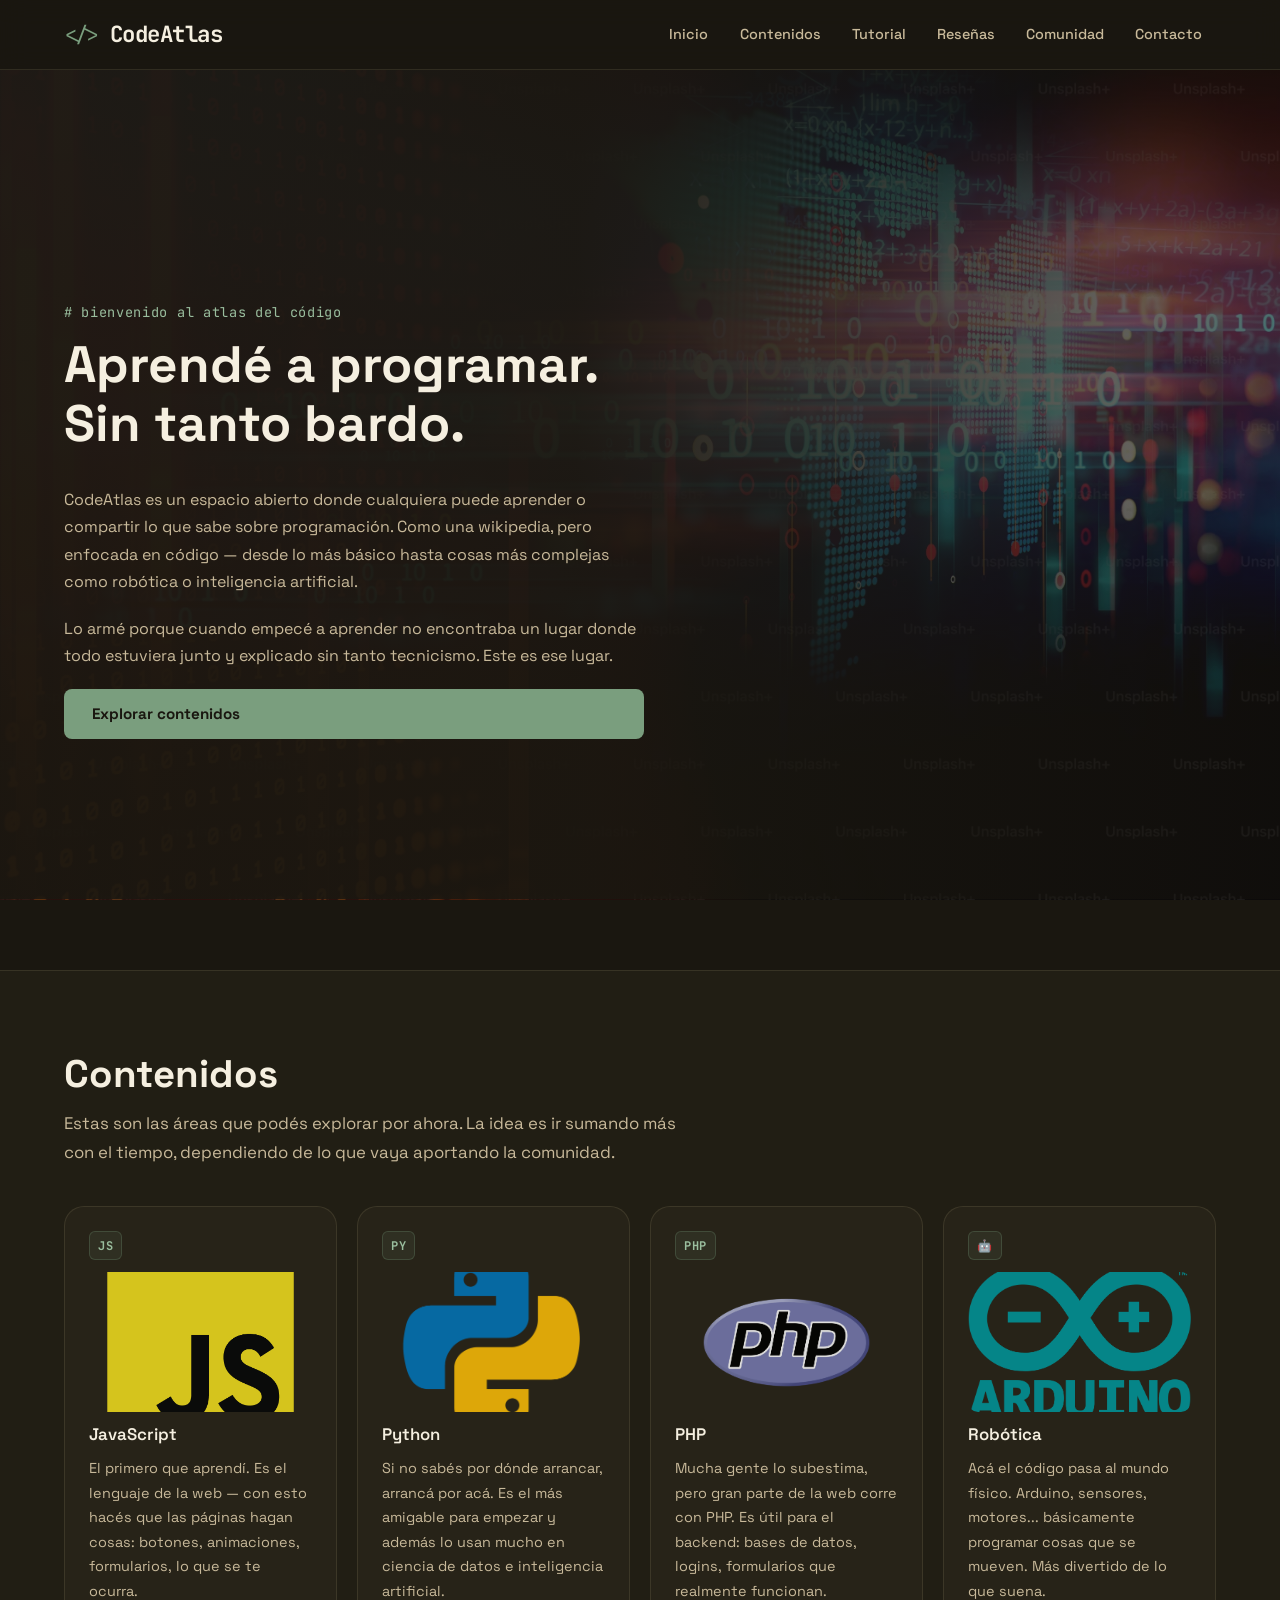
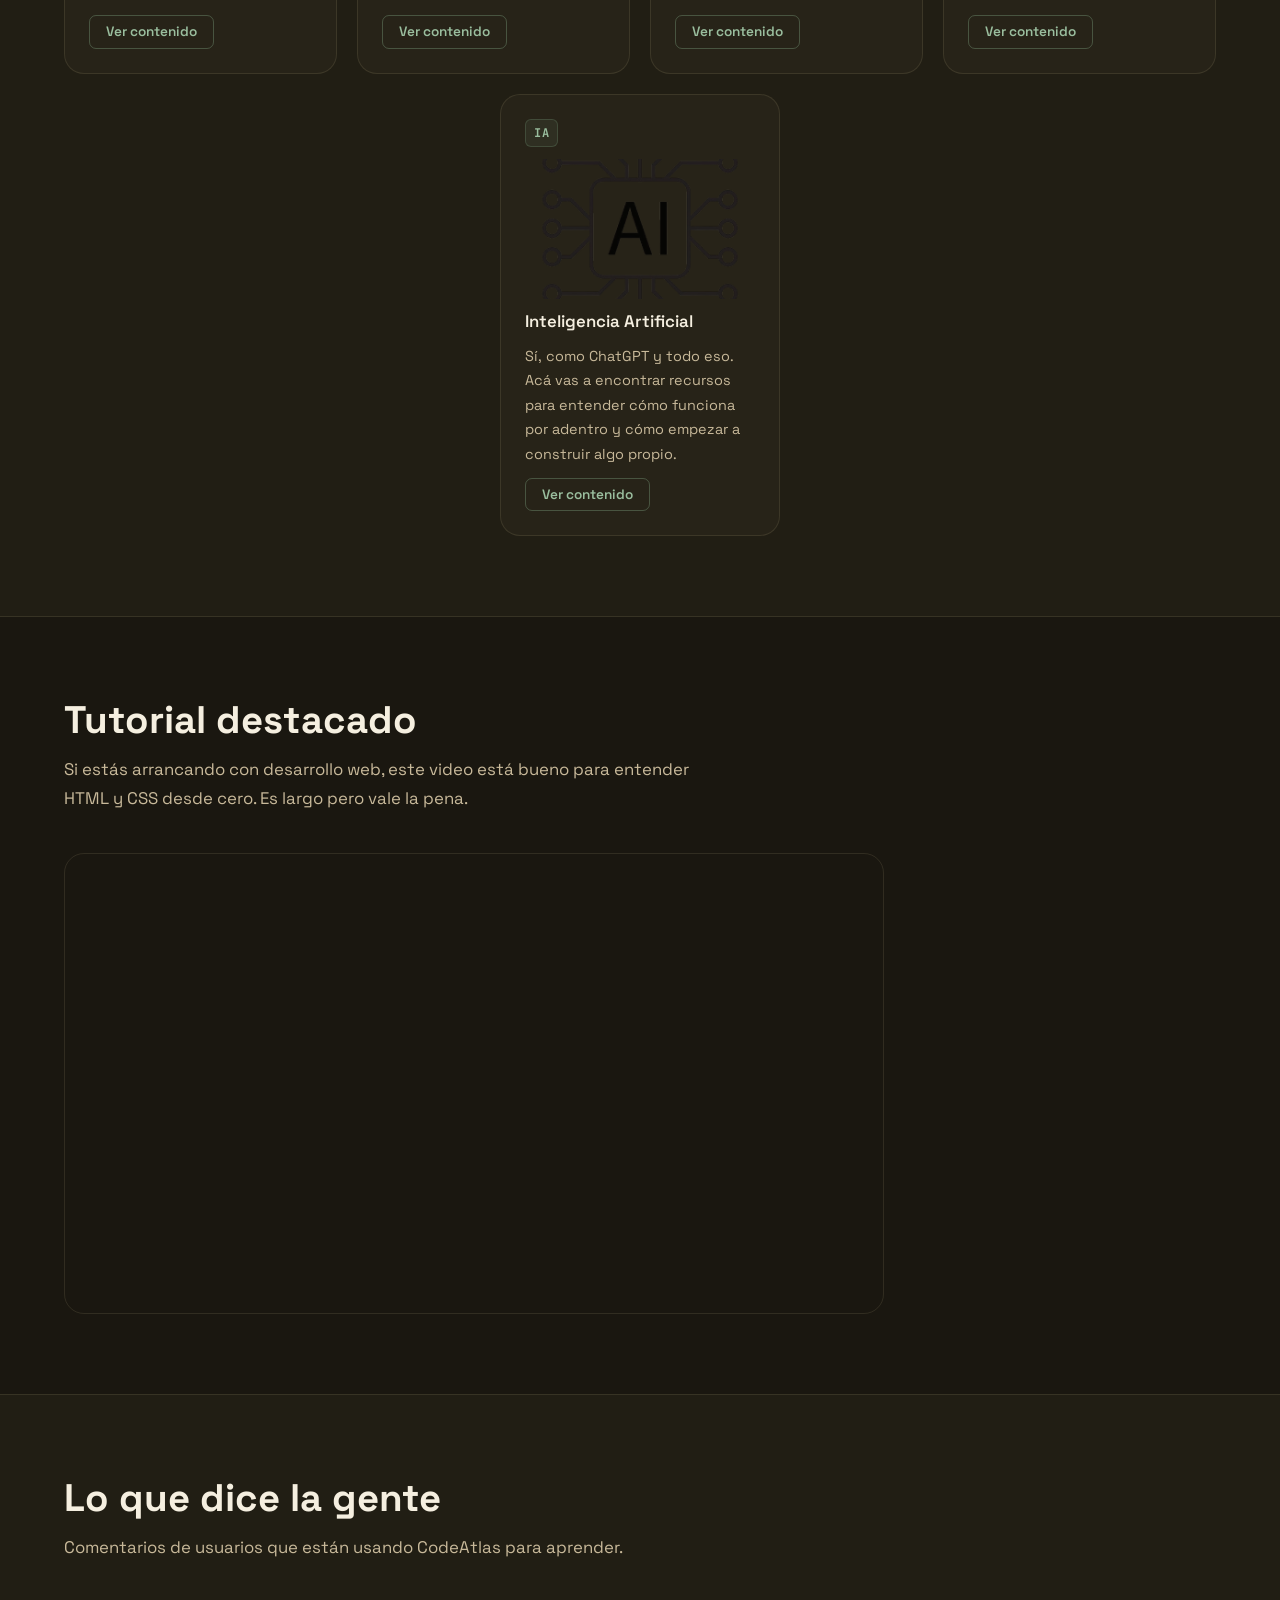
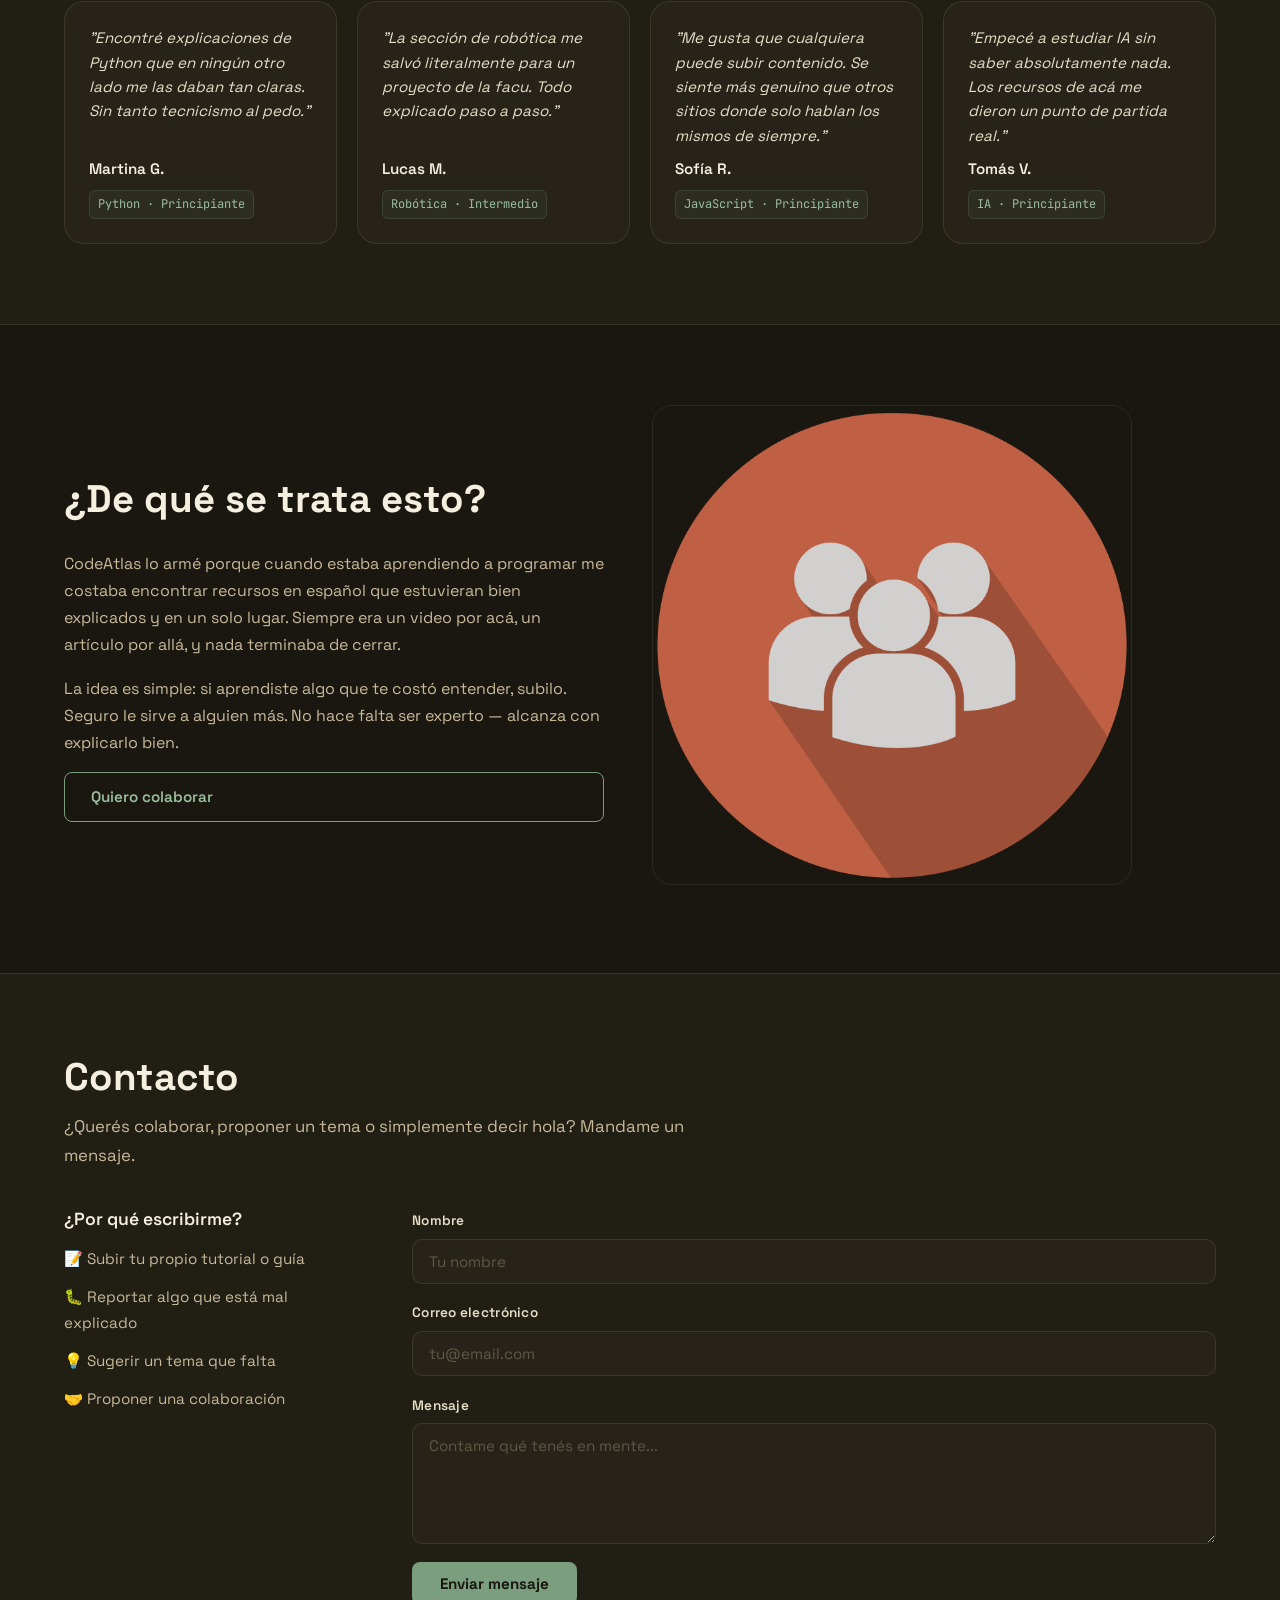
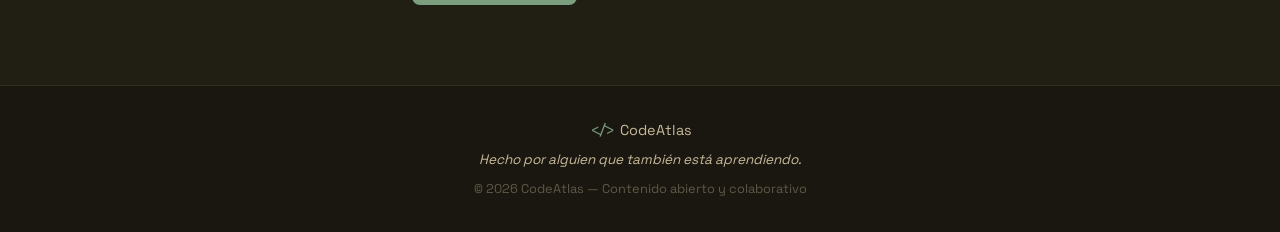
==== index.html @ 905aae17 "primer commit - CodeAtlas" ====
<!DOCTYPE html>
<html lang="es">

<head>
    <meta charset="UTF-8">
    <meta name="viewport" content="width=device-width, initial-scale=1.0">
    <title>CodeAtlas</title>
    <link rel="stylesheet" href="styles.css">

    <!-- Google Fonts -->
    <link rel="preconnect" href="https://fonts.googleapis.com">
    <link rel="preconnect" href="https://fonts.gstatic.com" crossorigin>
    <link href="https://fonts.googleapis.com/css2?family=Space+Grotesk:wght@300;400;600;700&family=JetBrains+Mono:wght@400;700&display=swap" rel="stylesheet">
</head>

<body>

    <!-- HEADER -->
    <header>

        <div class="header-logo">
            <span class="logo-icono">&lt;/&gt;</span>
            <h1>CodeAtlas</h1>
        </div>

        <!-- NAVEGACIÓN -->
        <nav>
            <ul>
                <li><a href="#inicio">Inicio</a></li>
                <li><a href="#contenidos">Contenidos</a></li>
                <li><a href="#tutorial">Tutorial</a></li>
                <li><a href="#reseñas">Reseñas</a></li>
                <li><a href="#comunidad">Comunidad</a></li>
                <li><a href="#contacto">Contacto</a></li>
            </ul>
        </nav>

    </header>

    <main>

        <!-- INICIO -->
        <section id="inicio" class="inicio">

            <div class="texto-inicio">

                <p class="tag-intro"># bienvenido al atlas del código</p>

                <h2>Aprendé a programar.<br>Sin tanto bardo.</h2>

                <p>
                    CodeAtlas es un espacio abierto donde cualquiera puede aprender
                    o compartir lo que sabe sobre programación. Como una wikipedia,
                    pero enfocada en código — desde lo más básico hasta cosas más
                    complejas como robótica o inteligencia artificial.
                </p>

                <p>
                    Lo armé porque cuando empecé a aprender no encontraba un lugar
                    donde todo estuviera junto y explicado sin tanto tecnicismo.
                    Este es ese lugar.
                </p>

                <a href="#contenidos" class="btn-principal">Explorar contenidos</a>

            </div>

            <div class="img-inicio">
                <img src="img/banner.jpg" alt="Personas programando juntas">
            </div>

        </section>

        <!-- CONTENIDOS -->
        <!-- Organizado con Flexbox -->
        <section id="contenidos">

            <h2>Contenidos</h2>

            <p class="subtitulo-seccion">
                Estas son las áreas que podés explorar por ahora. La idea es ir
                sumando más con el tiempo, dependiendo de lo que vaya aportando
                la comunidad.
            </p>

            <div class="contenedor-cards">

                <article class="card">
                    <div class="card-icono">JS</div>
                    <img src="img/javascript.png" alt="JavaScript">
                    <h3>JavaScript</h3>
                    <p>
                        El primero que aprendí. Es el lenguaje de la web — con esto
                        hacés que las páginas hagan cosas: botones, animaciones,
                        formularios, lo que se te ocurra.
                    </p>
                    <button>Ver contenido</button>
                </article>

                <article class="card">
                    <div class="card-icono">PY</div>
                    <img src="img/python.png" alt="Python">
                    <h3>Python</h3>
                    <p>
                        Si no sabés por dónde arrancar, arrancá por acá. Es el más
                        amigable para empezar y además lo usan mucho en ciencia de
                        datos e inteligencia artificial.
                    </p>
                    <button>Ver contenido</button>
                </article>

                <article class="card">
                    <div class="card-icono">PHP</div>
                    <img src="img/php.png" alt="PHP">
                    <h3>PHP</h3>
                    <p>
                        Mucha gente lo subestima, pero gran parte de la web corre
                        con PHP. Es útil para el backend: bases de datos, logins,
                        formularios que realmente funcionan.
                    </p>
                    <button>Ver contenido</button>
                </article>

                <article class="card">
                    <div class="card-icono">🤖</div>
                    <img src="img/robotica.png" alt="Robótica">
                    <h3>Robótica</h3>
                    <p>
                        Acá el código pasa al mundo físico. Arduino, sensores,
                        motores... básicamente programar cosas que se mueven.
                        Más divertido de lo que suena.
                    </p>
                    <button>Ver contenido</button>
                </article>

                <article class="card">
                    <div class="card-icono">IA</div>
                    <img src="img/ia.png" alt="Inteligencia Artificial">
                    <h3>Inteligencia Artificial</h3>
                    <p>
                        Sí, como ChatGPT y todo eso. Acá vas a encontrar recursos
                        para entender cómo funciona por adentro y cómo empezar
                        a construir algo propio.
                    </p>
                    <button>Ver contenido</button>
                </article>

            </div>

        </section>

        <!-- TUTORIAL -->
        <section id="tutorial">

            <h2>Tutorial destacado</h2>

            <p class="subtitulo-seccion">
                Si estás arrancando con desarrollo web, este video está bueno
                para entender HTML y CSS desde cero. Es largo pero vale la pena.
            </p>

            <div class="contenedor-video">
                <iframe
                    src="https://www.youtube.com/embed/UB1O30fR-EE"
                    title="Tutorial HTML y CSS desde cero"
                    allowfullscreen>
                </iframe>
            </div>

        </section>

        <!-- RESEÑAS -->
        <!-- Organizado con Grid -->
        <section id="reseñas">

            <h2>Lo que dice la gente</h2>

            <p class="subtitulo-seccion">
                Comentarios de usuarios que están usando CodeAtlas para aprender.
            </p>

            <div class="contenedor-reseñas">

                <article class="reseña">
                    <p class="reseña-texto">
                        "Encontré explicaciones de Python que en ningún otro lado
                        me las daban tan claras. Sin tanto tecnicismo al pedo."
                    </p>
                    <h3>Martina G.</h3>
                    <span class="reseña-area">Python · Principiante</span>
                </article>

                <article class="reseña">
                    <p class="reseña-texto">
                        "La sección de robótica me salvó literalmente para un
                        proyecto de la facu. Todo explicado paso a paso."
                    </p>
                    <h3>Lucas M.</h3>
                    <span class="reseña-area">Robótica · Intermedio</span>
                </article>

                <article class="reseña">
                    <p class="reseña-texto">
                        "Me gusta que cualquiera puede subir contenido. Se siente
                        más genuino que otros sitios donde solo hablan los mismos
                        de siempre."
                    </p>
                    <h3>Sofía R.</h3>
                    <span class="reseña-area">JavaScript · Principiante</span>
                </article>

                <article class="reseña">
                    <p class="reseña-texto">
                        "Empecé a estudiar IA sin saber absolutamente nada.
                        Los recursos de acá me dieron un punto de partida real."
                    </p>
                    <h3>Tomás V.</h3>
                    <span class="reseña-area">IA · Principiante</span>
                </article>

            </div>

        </section>

        <!-- COMUNIDAD -->
        <section id="comunidad">

            <div class="comunidad-texto">

                <h2>¿De qué se trata esto?</h2>

                <p>
                    CodeAtlas lo armé porque cuando estaba aprendiendo a programar
                    me costaba encontrar recursos en español que estuvieran bien
                    explicados y en un solo lugar. Siempre era un video por acá,
                    un artículo por allá, y nada terminaba de cerrar.
                </p>

                <p>
                    La idea es simple: si aprendiste algo que te costó entender,
                    subilo. Seguro le sirve a alguien más. No hace falta ser
                    experto — alcanza con explicarlo bien.
                </p>

                <a href="#contacto" class="btn-secundario">Quiero colaborar</a>

            </div>

            <div class="comunidad-img">
                <img src="img/comunidad.png" alt="Comunidad de programadores">
            </div>

        </section>

        <!-- CONTACTO -->
        <!-- Responsivo con Media Queries según consigna -->
        <section id="contacto">

            <h2>Contacto</h2>

            <p class="subtitulo-seccion">
                ¿Querés colaborar, proponer un tema o simplemente decir hola?
                Mandame un mensaje.
            </p>

            <div class="contenedor-contacto">

                <div class="contacto-info">
                    <h3>¿Por qué escribirme?</h3>
                    <ul>
                        <li>📝 Subir tu propio tutorial o guía</li>
                        <li>🐛 Reportar algo que está mal explicado</li>
                        <li>💡 Sugerir un tema que falta</li>
                        <li>🤝 Proponer una colaboración</li>
                    </ul>
                </div>

                <form
                    action="https://formspree.io/f/TU_ID"
                    method="POST"
                    class="formulario-contacto">

                    <div class="campo">
                        <label for="nombre">Nombre</label>
                        <input
                            type="text"
                            id="nombre"
                            name="nombre"
                            placeholder="Tu nombre"
                            required>
                    </div>

                    <div class="campo">
                        <label for="email">Correo electrónico</label>
                        <input
                            type="email"
                            id="email"
                            name="email"
                            placeholder="tu@email.com"
                            required>
                    </div>

                    <div class="campo">
                        <label for="mensaje">Mensaje</label>
                        <textarea
                            id="mensaje"
                            name="mensaje"
                            rows="5"
                            placeholder="Contame qué tenés en mente..."
                            required></textarea>
                    </div>

                    <button type="submit">Enviar mensaje</button>

                </form>

            </div>

        </section>

    </main>

    <!-- FOOTER -->
    <footer>
        <div class="footer-contenido">
            <p><span class="logo-icono-footer">&lt;/&gt;</span> CodeAtlas</p>
            <p class="footer-frase">Hecho por alguien que también está aprendiendo.</p>
            <p class="footer-copy">© 2026 CodeAtlas — Contenido abierto y colaborativo</p>
        </div>
    </footer>

</body>
</html>
---- styles.css ----
/* ============================================
   CODEATLAS — styles.css
   Paleta: crema oscuro + verde salvia
   Estilo: tech cálido, elegante, diferente
   ============================================ */

/* ── VARIABLES ── */
:root {
    --crema-oscuro:    #1A1710;
    --crema-medio:     #211E14;
    --crema-panel:     #272318;
    --crema-borde:     rgba(180, 165, 130, 0.15);
    --crema-borde-hover: rgba(122, 158, 126, 0.5);
    --crema-texto:     #C8B99A;
    --crema-suave:     #E8DEC8;
    --blanco:          #F5EFE0;

    --salvia:          #7A9E7E;
    --salvia-claro:    #9ABE9E;
    --salvia-oscuro:   #5A7A5E;
    --salvia-glow:     rgba(122, 158, 126, 0.2);

    --font-principal:  'Space Grotesk', sans-serif;
    --font-codigo:     'JetBrains Mono', monospace;
    --transicion:      0.3s ease;
    --radio:           12px;
    --radio-grande:    20px;
}

/* ── RESET ── */
*, *::before, *::after {
    margin: 0;
    padding: 0;
    box-sizing: border-box;
}

html {
    scroll-behavior: smooth;
}

body {
    font-family: var(--font-principal);
    background-color: var(--crema-oscuro);
    color: var(--crema-suave);
    line-height: 1.7;
    overflow-x: hidden;
}

/* ── TIPOGRAFÍA BASE ── */
h1, h2, h3 {
    color: var(--blanco);
    line-height: 1.2;
}

h2 {
    font-size: clamp(1.6rem, 4vw, 2.4rem);
    margin-bottom: 0.75rem;
}

h3 {
    font-size: 1.15rem;
    font-weight: 600;
}

p {
    color: var(--crema-texto);
    font-size: 1rem;
}

a {
    color: var(--salvia-claro);
    text-decoration: none;
    transition: color var(--transicion);
}

a:hover {
    color: var(--blanco);
}

/* ── HEADER ── */
header {
    position: sticky;
    top: 0;
    z-index: 100;
    display: flex;
    align-items: center;
    justify-content: space-between;
    padding: 1rem 5%;
    background: rgba(26, 23, 16, 0.88);
    backdrop-filter: blur(14px);
    border-bottom: 1px solid var(--crema-borde);
}

.header-logo {
    display: flex;
    align-items: center;
    gap: 0.6rem;
}

.header-logo h1 {
    font-size: 1.4rem;
    font-family: var(--font-codigo);
    font-weight: 700;
    letter-spacing: -0.5px;
    color: var(--blanco);
}

.logo-icono {
    font-family: var(--font-codigo);
    font-size: 1.3rem;
    color: var(--salvia);
}

/* ── NAVEGACIÓN ── */
nav ul {
    list-style: none;
    display: flex;
    gap: 0.25rem;
}

nav ul li a {
    display: inline-block;
    padding: 0.4rem 0.85rem;
    font-size: 0.9rem;
    font-weight: 500;
    color: var(--crema-texto);
    border-radius: 8px;
    transition: background var(--transicion), color var(--transicion);
}

nav ul li a:hover {
    background: rgba(122, 158, 126, 0.12);
    color: var(--blanco);
}

/* ── BOTONES ── */
.btn-principal {
    display: inline-block;
    padding: 0.75rem 1.75rem;
    background: var(--salvia);
    color: var(--crema-oscuro) !important;
    font-weight: 700;
    font-size: 0.95rem;
    border-radius: 8px;
    transition: background var(--transicion), transform var(--transicion), box-shadow var(--transicion);
}

.btn-principal:hover {
    background: var(--salvia-claro);
    transform: translateY(-2px);
    box-shadow: 0 8px 24px var(--salvia-glow);
}

.btn-secundario {
    display: inline-block;
    padding: 0.7rem 1.6rem;
    border: 1.5px solid var(--salvia);
    color: var(--salvia-claro) !important;
    font-weight: 600;
    font-size: 0.95rem;
    border-radius: 8px;
    transition: background var(--transicion), color var(--transicion), transform var(--transicion);
}

.btn-secundario:hover {
    background: var(--salvia);
    color: var(--crema-oscuro) !important;
    transform: translateY(-2px);
}

/* ── SECCIONES: base ── */
section {
    padding: 5rem 5%;
}

.subtitulo-seccion {
    font-size: 1.05rem;
    color: var(--crema-texto);
    max-width: 640px;
    margin-bottom: 2.5rem;
}

/* ── INICIO ── */
.inicio {
    min-height: 100vh;
    display: flex;
    align-items: center;
    gap: 3rem;
    background-image:
        linear-gradient(to right, rgba(26,23,16,0.97) 45%, rgba(26,23,16,0.6) 100%),
        url('img/banner.jpg');
    background-size: cover;
    background-position: center right;
    background-attachment: fixed;
}

.texto-inicio {
    flex: 1;
    max-width: 580px;
    display: flex;
    flex-direction: column;
    gap: 1.25rem;
}

.tag-intro {
    font-family: var(--font-codigo);
    font-size: 0.85rem;
    color: var(--salvia-claro);
    letter-spacing: 0.05em;
    margin-bottom: -0.5rem;
}

.texto-inicio h2 {
    font-size: clamp(2rem, 5vw, 3.2rem);
    font-weight: 700;
    line-height: 1.15;
    color: var(--blanco);
}

.img-inicio {
    flex: 1;
    display: none;
}

/* ── CONTENIDOS — CARDS con Flexbox ── */
#contenidos {
    background: var(--crema-medio);
    border-top: 1px solid var(--crema-borde);
    border-bottom: 1px solid var(--crema-borde);
}

.contenedor-cards {
    display: flex;
    flex-wrap: wrap;
    gap: 1.25rem;
    justify-content: center;
}

.card {
    background: var(--crema-panel);
    border: 1px solid var(--crema-borde);
    border-radius: var(--radio-grande);
    padding: 1.5rem;
    flex: 1 1 220px;
    max-width: 280px;
    display: flex;
    flex-direction: column;
    gap: 0.75rem;
    transition: border-color var(--transicion), transform var(--transicion), box-shadow var(--transicion);
    cursor: default;
}

.card:hover {
    border-color: var(--crema-borde-hover);
    transform: translateY(-5px);
    box-shadow: 0 12px 30px var(--salvia-glow);
}

.card img {
    width: 100%;
    height: 140px;
    object-fit: cover;
    border-radius: 10px;
    opacity: 0.85;
}

.card-icono {
    font-family: var(--font-codigo);
    font-size: 0.75rem;
    font-weight: 700;
    color: var(--salvia-claro);
    background: rgba(122, 158, 126, 0.1);
    border: 1px solid rgba(122, 158, 126, 0.25);
    border-radius: 6px;
    padding: 0.2rem 0.5rem;
    width: fit-content;
    letter-spacing: 0.05em;
}

.card h3 {
    font-size: 1.05rem;
    color: var(--blanco);
}

.card p {
    font-size: 0.9rem;
    color: var(--crema-texto);
    flex-grow: 1;
}

.card button {
    align-self: flex-start;
    margin-top: auto;
    padding: 0.45rem 1rem;
    background: transparent;
    border: 1px solid rgba(122, 158, 126, 0.4);
    color: var(--salvia-claro);
    font-family: var(--font-principal);
    font-size: 0.85rem;
    font-weight: 600;
    border-radius: 7px;
    cursor: pointer;
    transition: background var(--transicion), color var(--transicion), border-color var(--transicion);
}

.card button:hover {
    background: var(--salvia);
    color: var(--crema-oscuro);
    border-color: var(--salvia);
}

/* ── TUTORIAL ── */
#tutorial {
    background: var(--crema-oscuro);
}

.contenedor-video {
    position: relative;
    width: 100%;
    max-width: 820px;
    aspect-ratio: 16 / 9;
    border-radius: var(--radio-grande);
    overflow: hidden;
    border: 1px solid var(--crema-borde);
}

.contenedor-video iframe {
    width: 100%;
    height: 100%;
    border: none;
    display: block;
}

/* ── RESEÑAS — Grid ── */
#reseñas {
    background: var(--crema-medio);
    border-top: 1px solid var(--crema-borde);
    border-bottom: 1px solid var(--crema-borde);
}

.contenedor-reseñas {
    display: grid;
    grid-template-columns: repeat(auto-fit, minmax(240px, 1fr));
    gap: 1.25rem;
}

.reseña {
    background: var(--crema-panel);
    border: 1px solid var(--crema-borde);
    border-radius: var(--radio-grande);
    padding: 1.5rem;
    display: flex;
    flex-direction: column;
    gap: 0.75rem;
    transition: border-color var(--transicion);
}

.reseña:hover {
    border-color: var(--crema-borde-hover);
}

.reseña-texto {
    font-size: 0.95rem;
    color: var(--crema-suave);
    font-style: italic;
    line-height: 1.6;
    flex-grow: 1;
}

.reseña h3 {
    font-size: 0.95rem;
    color: var(--blanco);
    font-weight: 600;
}

.reseña-area {
    font-family: var(--font-codigo);
    font-size: 0.75rem;
    color: var(--salvia-claro);
    background: rgba(122, 158, 126, 0.08);
    border: 1px solid rgba(122, 158, 126, 0.2);
    border-radius: 6px;
    padding: 0.2rem 0.5rem;
    width: fit-content;
}

/* ── COMUNIDAD ── */
#comunidad {
    background: var(--crema-oscuro);
    display: flex;
    align-items: center;
    gap: 3rem;
}

.comunidad-texto {
    flex: 1;
    max-width: 540px;
    display: flex;
    flex-direction: column;
    gap: 1rem;
}

.comunidad-img {
    flex: 1;
    max-width: 480px;
}

.comunidad-img img {
    width: 100%;
    border-radius: var(--radio-grande);
    border: 1px solid var(--crema-borde);
    opacity: 0.8;
}

/* ── CONTACTO ── */
#contacto {
    background: var(--crema-medio);
    border-top: 1px solid var(--crema-borde);
}

.contenedor-contacto {
    display: flex;
    gap: 3rem;
    align-items: flex-start;
}

.contacto-info {
    flex: 1;
    max-width: 300px;
}

.contacto-info h3 {
    color: var(--blanco);
    margin-bottom: 1rem;
    font-size: 1.1rem;
}

.contacto-info ul {
    list-style: none;
    display: flex;
    flex-direction: column;
    gap: 0.75rem;
}

.contacto-info ul li {
    color: var(--crema-texto);
    font-size: 0.95rem;
}

.formulario-contacto {
    flex: 2;
    display: flex;
    flex-direction: column;
    gap: 1.1rem;
}

.campo {
    display: flex;
    flex-direction: column;
    gap: 0.4rem;
}

.campo label {
    font-size: 0.85rem;
    font-weight: 600;
    color: var(--crema-suave);
    letter-spacing: 0.02em;
}

.campo input,
.campo textarea {
    background: var(--crema-panel);
    border: 1px solid var(--crema-borde);
    border-radius: 10px;
    padding: 0.75rem 1rem;
    color: var(--blanco);
    font-family: var(--font-principal);
    font-size: 0.95rem;
    transition: border-color var(--transicion), box-shadow var(--transicion);
    outline: none;
    resize: vertical;
}

.campo input::placeholder,
.campo textarea::placeholder {
    color: rgba(200, 185, 154, 0.35);
}

.campo input:focus,
.campo textarea:focus {
    border-color: var(--salvia);
    box-shadow: 0 0 0 3px var(--salvia-glow);
}

.formulario-contacto button[type="submit"] {
    align-self: flex-start;
    padding: 0.75rem 1.75rem;
    background: var(--salvia);
    color: var(--crema-oscuro);
    border: none;
    border-radius: 8px;
    font-family: var(--font-principal);
    font-size: 0.95rem;
    font-weight: 700;
    cursor: pointer;
    transition: background var(--transicion), transform var(--transicion), box-shadow var(--transicion);
}

.formulario-contacto button[type="submit"]:hover {
    background: var(--salvia-claro);
    transform: translateY(-2px);
    box-shadow: 0 8px 24px var(--salvia-glow);
}

/* ── FOOTER ── */
footer {
    background: var(--crema-oscuro);
    border-top: 1px solid var(--crema-borde);
    padding: 2rem 5%;
    text-align: center;
}

.footer-contenido {
    display: flex;
    flex-direction: column;
    gap: 0.4rem;
    align-items: center;
}

.footer-contenido p {
    color: var(--crema-texto);
    font-size: 0.9rem;
}

.logo-icono-footer {
    font-family: var(--font-codigo);
    color: var(--salvia);
}

.footer-frase {
    font-style: italic;
    font-size: 0.85rem !important;
}

.footer-copy {
    font-size: 0.8rem !important;
    color: rgba(200, 185, 154, 0.4) !important;
}

/* ══════════════════════════════════════
   MEDIA QUERIES — Diseño Responsivo
══════════════════════════════════════ */

/* ── Tablet (max 900px) ── */
@media (max-width: 900px) {

    header {
        flex-direction: column;
        gap: 0.75rem;
        padding: 1rem 4%;
    }

    nav ul {
        flex-wrap: wrap;
        justify-content: center;
    }

    .inicio {
        flex-direction: column;
        min-height: auto;
        padding-top: 6rem;
        background-position: center;
        background-image:
            linear-gradient(to bottom, rgba(26,23,16,0.97) 60%, rgba(26,23,16,0.85) 100%),
            url('img/banner.jpg');
    }

    .texto-inicio {
        max-width: 100%;
    }

    #comunidad {
        flex-direction: column;
    }

    .comunidad-img {
        max-width: 100%;
    }

    .contenedor-contacto {
        flex-direction: column;
    }

    .contacto-info {
        max-width: 100%;
    }
}

/* ── Mobile (max 600px) ── */
@media (max-width: 600px) {

    section {
        padding: 3.5rem 5%;
    }

    .texto-inicio h2 {
        font-size: 2rem;
    }

    .contenedor-cards {
        flex-direction: column;
        align-items: center;
    }

    .card {
        max-width: 100%;
        width: 100%;
    }

    .contenedor-reseñas {
        grid-template-columns: 1fr;
    }

    nav ul {
        gap: 0.1rem;
    }

    nav ul li a {
        font-size: 0.8rem;
        padding: 0.35rem 0.6rem;
    }

    .formulario-contacto button[type="submit"] {
        width: 100%;
        text-align: center;
    }
}
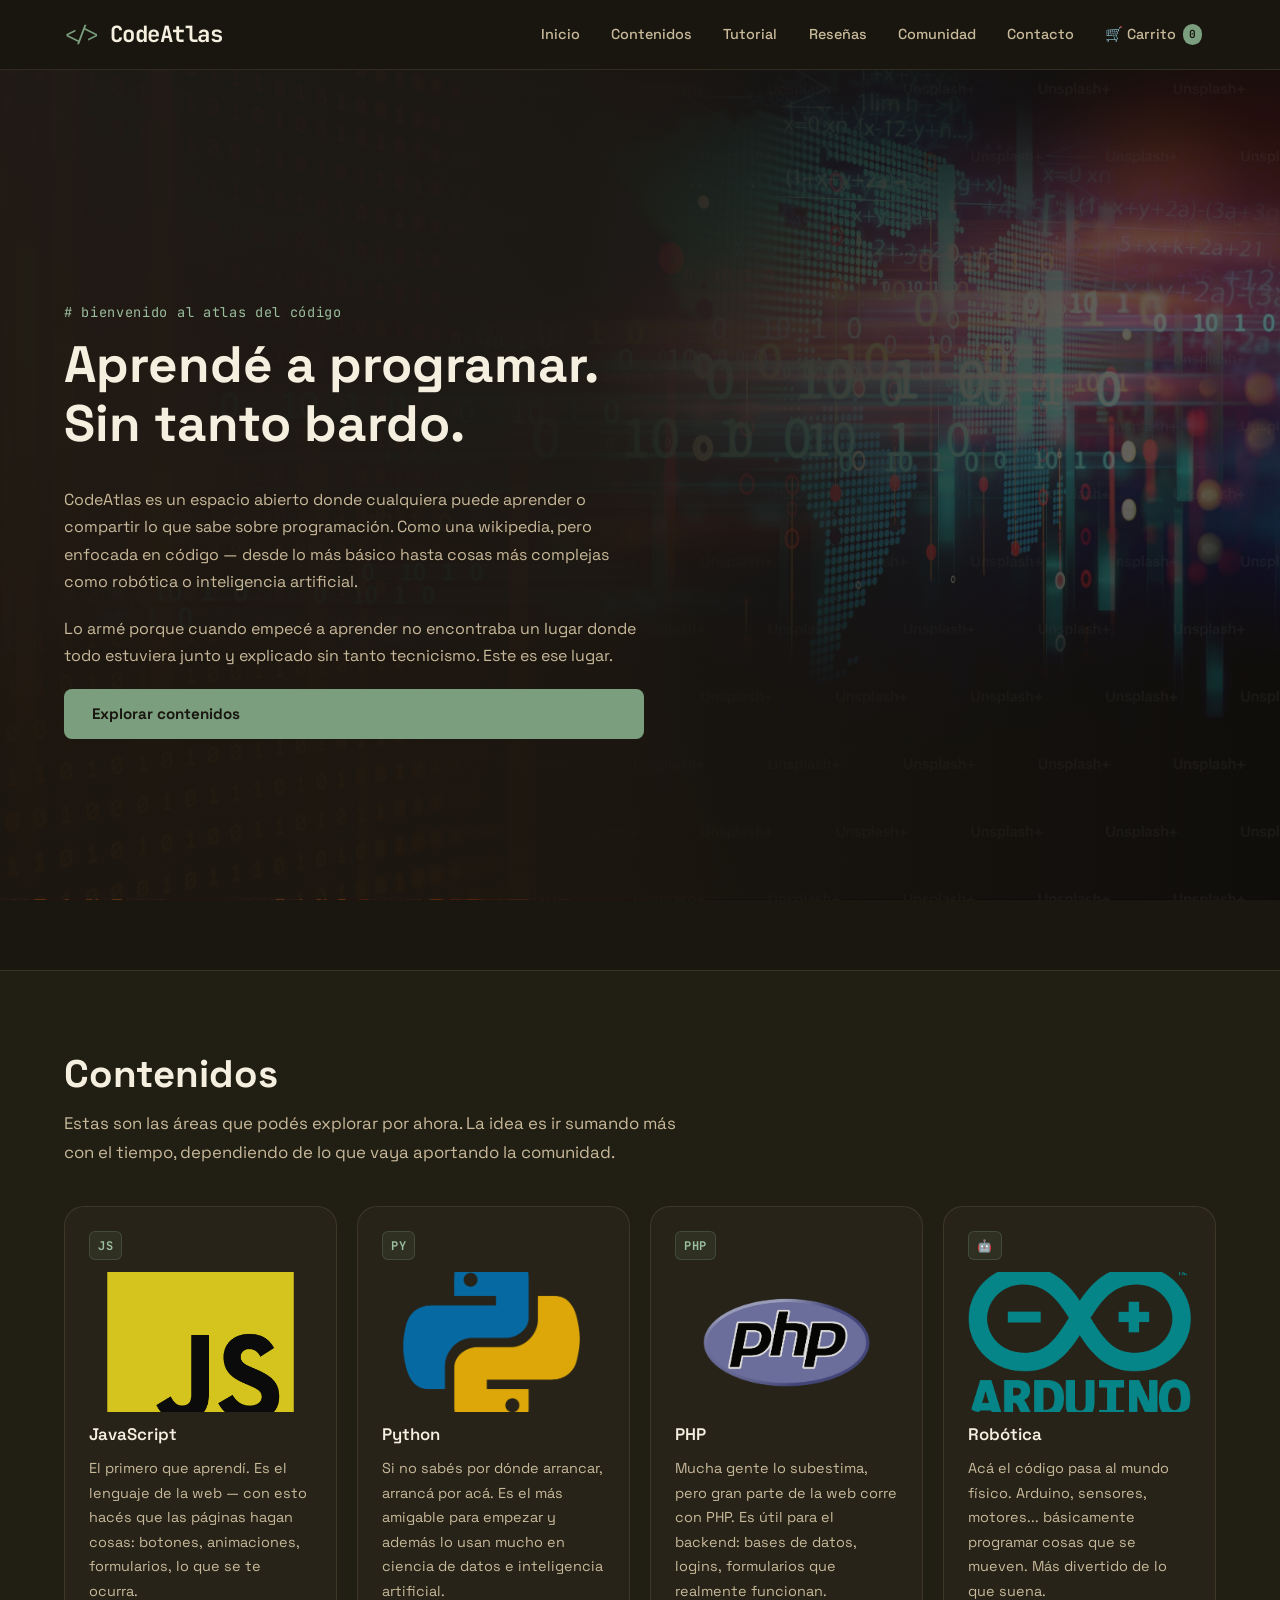
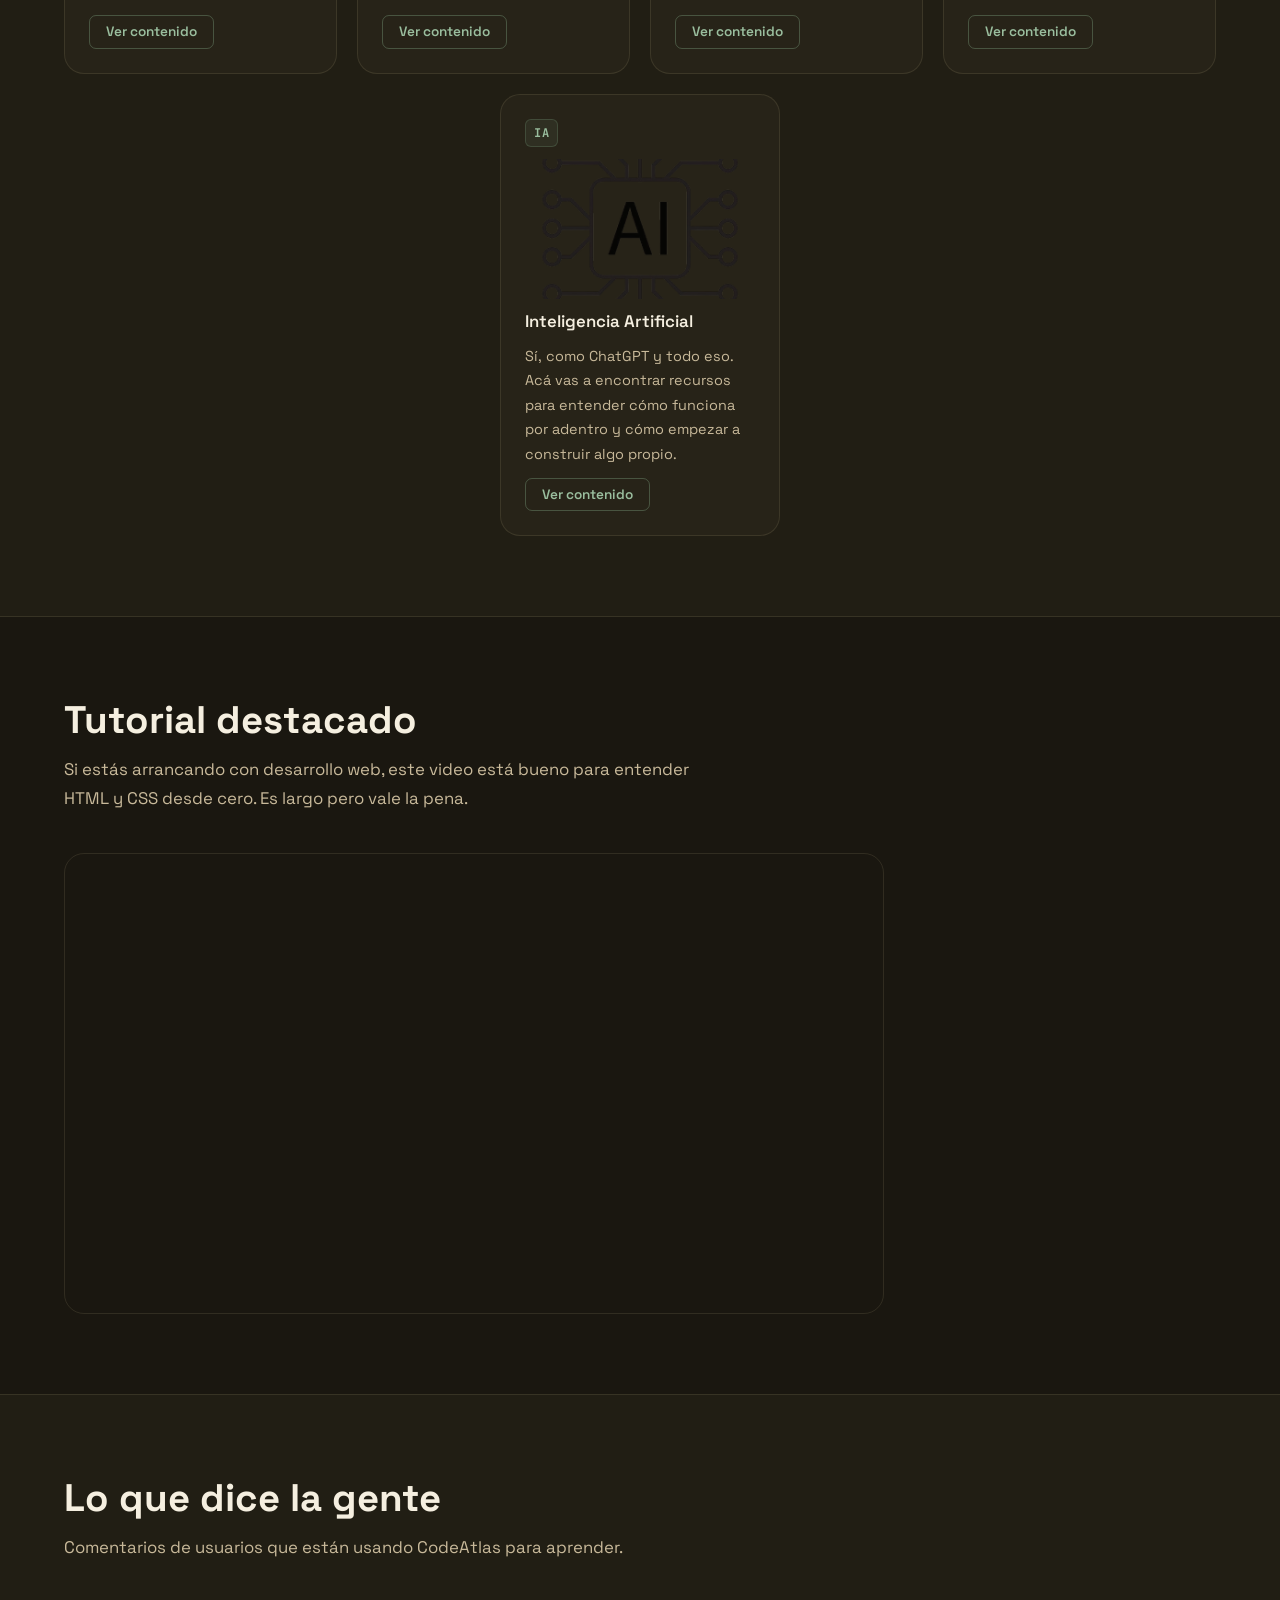
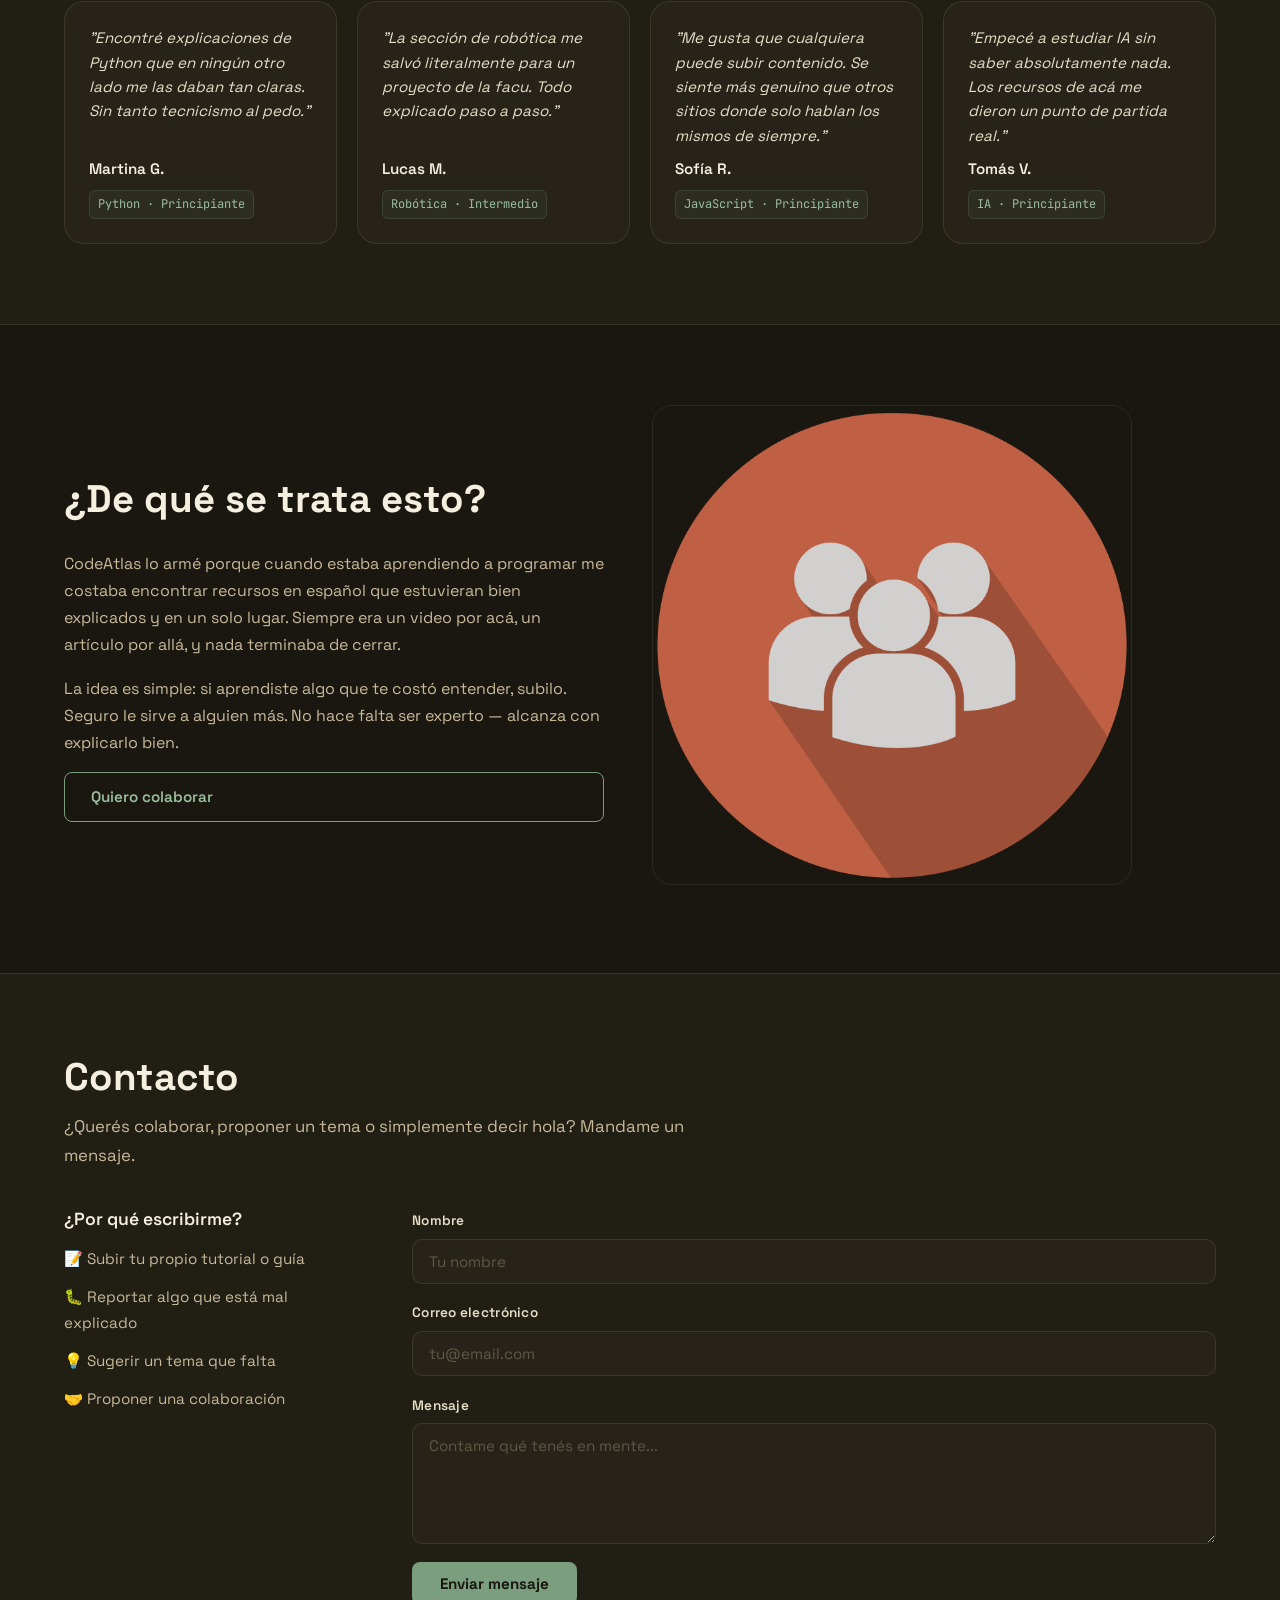
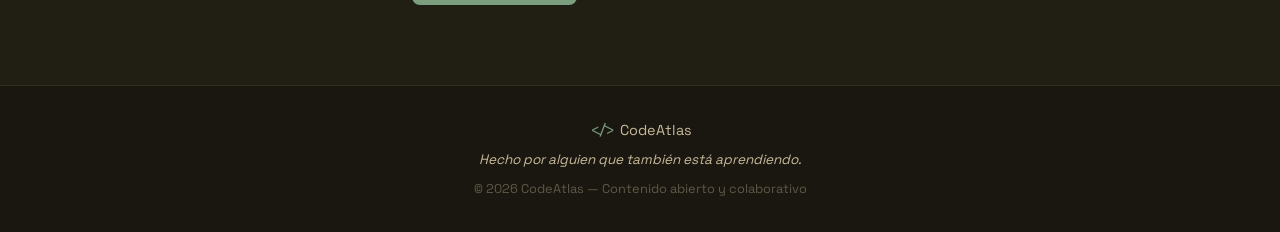
==== commit dcbac5e7: "Carrito agrego carrito de compras funcional" ====
--- a/index.html
+++ b/index.html
@@ -32,6 +32,7 @@
                 <li><a href="#reseñas">Reseñas</a></li>
                 <li><a href="#comunidad">Comunidad</a></li>
                 <li><a href="#contacto">Contacto</a></li>
+                <li><a href="carrito.html" class="nav-carrito">🛒 Carrito <span id="badgeCarrito" class="badge-carrito">0</span></a></li>
             </ul>
         </nav>
 
@@ -276,7 +277,7 @@
                 </div>
 
                 <form
-                    action="https://formspree.io/f/TU_ID"
+                    action="https://formspree.io/f/mrejpnog"
                     method="POST"
                     class="formulario-contacto">
 
@@ -329,5 +330,14 @@
         </div>
     </footer>
 
+    <script>
+        // lee el carrito guardado para mostrar cuantos items hay en el numerito del nav
+        const badgeCarrito = document.getElementById("badgeCarrito");
+        const datosCarrito = localStorage.getItem("carritoCodeAtlas");
+        const carritoGuardado = datosCarrito ? JSON.parse(datosCarrito) : [];
+        const totalItems = carritoGuardado.reduce((acc, item) => acc + item.cantidad, 0);
+        badgeCarrito.textContent = totalItems;
+    </script>
+
 </body>
 </html>
--- a/styles.css
+++ b/styles.css
@@ -547,6 +547,299 @@
     color: rgba(200, 185, 154, 0.4) !important;
 }
 
+/* ── CARRITO ── */
+
+.nav-carrito {
+    display: flex !important;
+    align-items: center;
+    gap: 0.4rem;
+}
+
+.badge-carrito {
+    background: var(--salvia);
+    color: var(--crema-oscuro);
+    font-family: var(--font-codigo);
+    font-size: 0.7rem;
+    font-weight: 700;
+    padding: 0.05rem 0.4rem;
+    border-radius: 20px;
+    min-width: 1.1rem;
+    text-align: center;
+}
+
+/* Sección de la tienda */
+#tienda {
+    background: var(--crema-oscuro);
+}
+
+.contenedor-productos {
+    display: flex;
+    flex-wrap: wrap;
+    gap: 1.25rem;
+    margin-bottom: 3rem;
+}
+
+.producto-card {
+    background: var(--crema-panel);
+    border: 1px solid var(--crema-borde);
+    border-radius: var(--radio-grande);
+    padding: 1.5rem;
+    flex: 1 1 200px;
+    max-width: 240px;
+    display: flex;
+    flex-direction: column;
+    gap: 0.6rem;
+    transition: border-color var(--transicion), transform var(--transicion);
+}
+
+.producto-card:hover {
+    border-color: var(--crema-borde-hover);
+    transform: translateY(-4px);
+}
+
+.producto-card h3 {
+    font-size: 1rem;
+    color: var(--blanco);
+}
+
+.producto-card .precio {
+    font-family: var(--font-codigo);
+    color: var(--salvia-claro);
+    font-weight: 700;
+    font-size: 1.1rem;
+}
+
+.producto-card button {
+    margin-top: auto;
+    padding: 0.55rem 1rem;
+    background: var(--salvia);
+    color: var(--crema-oscuro);
+    border: none;
+    font-family: var(--font-principal);
+    font-size: 0.85rem;
+    font-weight: 700;
+    border-radius: 7px;
+    cursor: pointer;
+    transition: background var(--transicion), transform var(--transicion);
+}
+
+.producto-card button:hover:not(:disabled) {
+    background: var(--salvia-claro);
+    transform: translateY(-2px);
+}
+
+.producto-card button:disabled {
+    background: var(--crema-borde);
+    color: var(--crema-texto);
+    cursor: not-allowed;
+}
+
+.subtitulo-tienda {
+    font-size: 1.05rem;
+    color: var(--salvia-claro);
+    font-family: var(--font-codigo);
+    text-transform: uppercase;
+    letter-spacing: 0.04em;
+    margin-bottom: 1.25rem;
+}
+
+.bloque-cursos {
+    background: var(--crema-panel);
+    border: 1px solid var(--crema-borde);
+    border-radius: var(--radio-grande);
+    padding: 1.75rem;
+    margin-bottom: 2.5rem;
+}
+
+.bloque-cursos .subtitulo-tienda {
+    margin-bottom: 0.75rem;
+}
+
+.texto-cursos {
+    max-width: 640px;
+    margin-bottom: 1.5rem;
+    font-size: 0.95rem;
+}
+
+.bloque-cursos .producto-card {
+    background: var(--crema-medio);
+}
+
+/* Info de sesión */
+.info-sesion {
+    background: var(--crema-panel);
+    border: 1px solid var(--crema-borde);
+    border-radius: 10px;
+    padding: 0.85rem 1.25rem;
+    margin-bottom: 1.5rem;
+    font-size: 0.9rem;
+    color: var(--crema-texto);
+}
+
+.info-sesion span {
+    color: var(--salvia-claro);
+    font-family: var(--font-codigo);
+    font-weight: 700;
+}
+
+/* Tabla del carrito */
+.tabla-carrito {
+    width: 100%;
+    border-collapse: collapse;
+    background: var(--crema-panel);
+    border: 1px solid var(--crema-borde);
+    border-radius: var(--radio-grande);
+    overflow: hidden;
+    margin-bottom: 1.5rem;
+}
+
+.tabla-carrito thead {
+    background: var(--crema-medio);
+}
+
+.tabla-carrito th,
+.tabla-carrito td {
+    padding: 0.9rem;
+    text-align: center;
+    border-bottom: 1px solid var(--crema-borde);
+    color: var(--crema-suave);
+    font-size: 0.9rem;
+}
+
+.tabla-carrito th {
+    color: var(--blanco);
+    font-size: 0.8rem;
+    text-transform: uppercase;
+    letter-spacing: 0.04em;
+}
+
+.cantidad-control {
+    display: flex;
+    align-items: center;
+    justify-content: center;
+    gap: 0.6rem;
+}
+
+.cantidad-control button {
+    width: 24px;
+    height: 24px;
+    border: 1px solid var(--crema-borde);
+    border-radius: 6px;
+    background: var(--crema-medio);
+    color: var(--crema-suave);
+    cursor: pointer;
+    font-weight: 700;
+}
+
+.cantidad-control button:hover {
+    border-color: var(--salvia);
+    color: var(--salvia-claro);
+}
+
+.btn-eliminar {
+    background: transparent;
+    border: 1px solid rgba(220, 100, 100, 0.4);
+    color: #d97878;
+    padding: 0.35rem 0.6rem;
+    border-radius: 6px;
+    cursor: pointer;
+    transition: background var(--transicion);
+}
+
+.btn-eliminar:hover {
+    background: rgba(220, 100, 100, 0.15);
+}
+
+.carrito-vacio {
+    text-align: center;
+    padding: 2rem;
+    color: var(--crema-texto);
+}
+
+.resumen-carrito {
+    display: flex;
+    justify-content: space-between;
+    align-items: center;
+    flex-wrap: wrap;
+    gap: 1rem;
+    background: var(--crema-panel);
+    border: 1px solid var(--crema-borde);
+    border-radius: var(--radio-grande);
+    padding: 1.25rem 1.5rem;
+}
+
+.resumen-carrito .total {
+    font-family: var(--font-codigo);
+    font-size: 1.3rem;
+    font-weight: 700;
+    color: var(--salvia-claro);
+}
+
+.botones-resumen {
+    display: flex;
+    gap: 0.75rem;
+}
+
+.btn-vaciar {
+    padding: 0.65rem 1.25rem;
+    background: transparent;
+    border: 1px solid rgba(220, 100, 100, 0.4);
+    color: #d97878;
+    font-family: var(--font-principal);
+    font-weight: 700;
+    font-size: 0.9rem;
+    border-radius: 8px;
+    cursor: pointer;
+    transition: background var(--transicion);
+}
+
+.btn-vaciar:hover {
+    background: rgba(220, 100, 100, 0.15);
+}
+
+.btn-comprar {
+    padding: 0.65rem 1.5rem;
+    background: var(--salvia);
+    border: none;
+    color: var(--crema-oscuro);
+    font-family: var(--font-principal);
+    font-weight: 700;
+    font-size: 0.9rem;
+    border-radius: 8px;
+    cursor: pointer;
+    transition: background var(--transicion), transform var(--transicion);
+}
+
+.btn-comprar:hover {
+    background: var(--salvia-claro);
+    transform: translateY(-2px);
+}
+
+.aviso-carrito {
+    font-size: 0.85rem;
+    color: #e0a458;
+    text-align: center;
+    margin-top: 0.75rem;
+    min-height: 1.2rem;
+}
+
+@media (max-width: 600px) {
+    .resumen-carrito {
+        flex-direction: column;
+        align-items: stretch;
+        text-align: center;
+    }
+
+    .botones-resumen {
+        flex-direction: column;
+    }
+
+    .btn-vaciar,
+    .btn-comprar {
+        width: 100%;
+    }
+}
+
 /* ══════════════════════════════════════
    MEDIA QUERIES — Diseño Responsivo
 ══════════════════════════════════════ */
